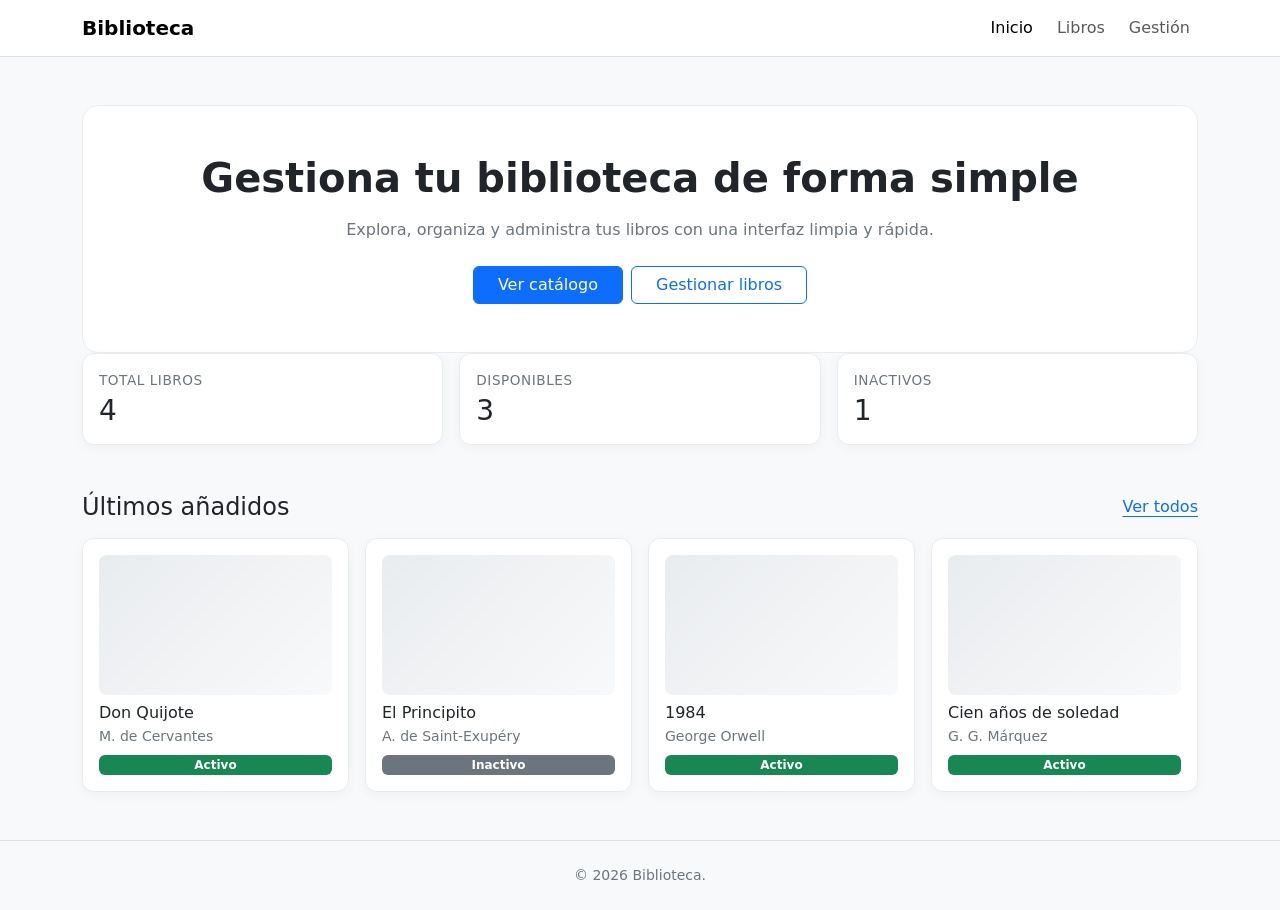
==== index.html @ 361aa95b "Crear frontend minimalista de biblioteca con 3 vistas y paginación" ====
<!doctype html>
<html lang="es">
<head>
  <meta charset="UTF-8" />
  <meta name="viewport" content="width=device-width, initial-scale=1" />
  <title>Biblioteca | Inicio</title>
  <link href="https://cdn.jsdelivr.net/npm/bootstrap@5.3.3/dist/css/bootstrap.min.css" rel="stylesheet">
  <link rel="stylesheet" href="assets/css/styles.css">
</head>
<body>
  <nav class="navbar navbar-expand-lg bg-white border-bottom sticky-top">
    <div class="container">
      <a class="navbar-brand fw-semibold" href="index.html">Biblioteca</a>
      <button class="navbar-toggler" type="button" data-bs-toggle="collapse" data-bs-target="#mainNav">
        <span class="navbar-toggler-icon"></span>
      </button>
      <div class="collapse navbar-collapse" id="mainNav">
        <ul class="navbar-nav ms-auto gap-lg-2">
          <li class="nav-item"><a class="nav-link active" href="index.html">Inicio</a></li>
          <li class="nav-item"><a class="nav-link" href="books.html">Libros</a></li>
          <li class="nav-item"><a class="nav-link" href="manage.html">Gestión</a></li>
        </ul>
      </div>
    </div>
  </nav>

  <main class="container py-5">
    <section class="hero-section text-center py-5">
      <h1 class="display-6 fw-bold mb-3">Gestiona tu biblioteca de forma simple</h1>
      <p class="text-secondary mb-4">Explora, organiza y administra tus libros con una interfaz limpia y rápida.</p>
      <div class="d-flex justify-content-center gap-2 flex-wrap">
        <a class="btn btn-primary px-4" href="books.html">Ver catálogo</a>
        <a class="btn btn-outline-primary px-4" href="manage.html">Gestionar libros</a>
      </div>
    </section>

    <section class="row g-3 mb-5">
      <div class="col-md-4"><div class="card card-clean p-3"><p class="muted-label mb-1">Total libros</p><h3 id="kpi-total" class="mb-0">0</h3></div></div>
      <div class="col-md-4"><div class="card card-clean p-3"><p class="muted-label mb-1">Disponibles</p><h3 id="kpi-available" class="mb-0">0</h3></div></div>
      <div class="col-md-4"><div class="card card-clean p-3"><p class="muted-label mb-1">Inactivos</p><h3 id="kpi-inactive" class="mb-0">0</h3></div></div>
    </section>

    <section>
      <div class="d-flex justify-content-between align-items-center mb-3">
        <h2 class="h4 mb-0">Últimos añadidos</h2>
        <a href="books.html" class="link-offset-2">Ver todos</a>
      </div>
      <div id="latest-books-grid" class="row g-3"></div>
    </section>
  </main>

  <footer class="border-top py-4 text-center text-secondary small">
    © <span id="footer-year"></span> Biblioteca.
  </footer>

  <script src="https://cdn.jsdelivr.net/npm/bootstrap@5.3.3/dist/js/bootstrap.bundle.min.js"></script>
  <script src="assets/js/mock-data.js"></script>
  <script src="assets/js/app.js"></script>
</body>
</html>
---- assets/css/styles.css ----
body { background: #f8f9fa; color: #212529; }
.card-clean { background: #fff; border: 1px solid #e9ecef; border-radius: 12px; box-shadow: 0 3px 12px rgba(0,0,0,.04); }
.muted-label { color: #6c757d; font-size: .85rem; text-transform: uppercase; letter-spacing: .04em; }
.hero-section { background: #fff; border-radius: 16px; border: 1px solid #e9ecef; }
.book-cover { height: 140px; border-radius: 8px; background: linear-gradient(135deg,#e9ecef,#f8f9fa); }
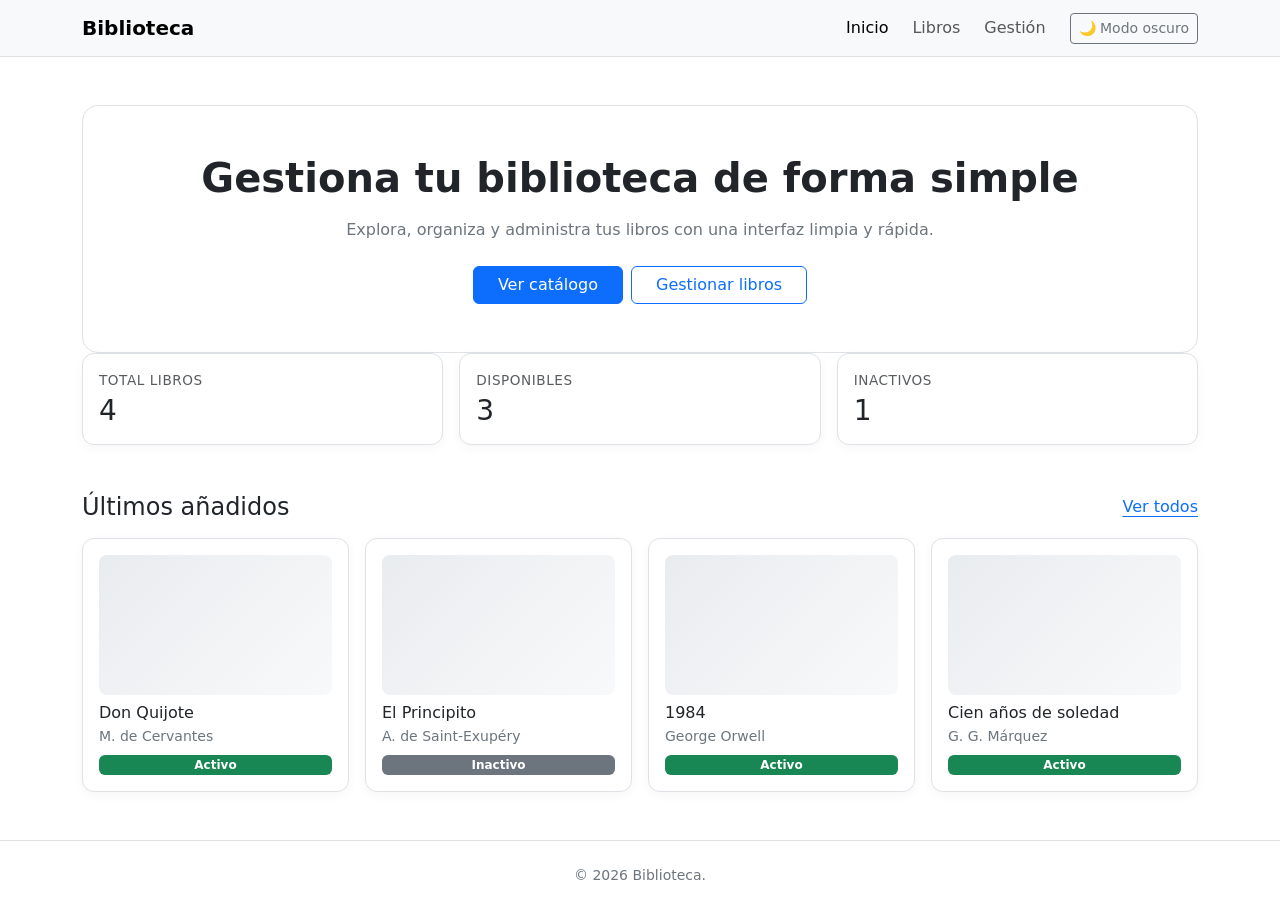
==== commit 462446d7: "Agregar selector de tema claro/oscuro en todas las páginas" ====
--- a/index.html
+++ b/index.html
@@ -1,5 +1,5 @@
 <!doctype html>
-<html lang="es">
+<html lang="es" data-bs-theme="light">
 <head>
   <meta charset="UTF-8" />
   <meta name="viewport" content="width=device-width, initial-scale=1" />
@@ -8,7 +8,7 @@
   <link rel="stylesheet" href="assets/css/styles.css">
 </head>
 <body>
-  <nav class="navbar navbar-expand-lg bg-white border-bottom sticky-top">
+  <nav class="navbar navbar-expand-lg bg-body-tertiary border-bottom sticky-top">
     <div class="container">
       <a class="navbar-brand fw-semibold" href="index.html">Biblioteca</a>
       <button class="navbar-toggler" type="button" data-bs-toggle="collapse" data-bs-target="#mainNav">
@@ -20,6 +20,7 @@
           <li class="nav-item"><a class="nav-link" href="books.html">Libros</a></li>
           <li class="nav-item"><a class="nav-link" href="manage.html">Gestión</a></li>
         </ul>
+        <button id="theme-toggle" class="btn btn-outline-secondary btn-sm ms-lg-3 mt-2 mt-lg-0" type="button" aria-label="Cambiar tema">🌙 Modo oscuro</button>
       </div>
     </div>
   </nav>
--- a/assets/css/styles.css
+++ b/assets/css/styles.css
@@ -1,5 +1,5 @@
-body { background: #f8f9fa; color: #212529; }
-.card-clean { background: #fff; border: 1px solid #e9ecef; border-radius: 12px; box-shadow: 0 3px 12px rgba(0,0,0,.04); }
-.muted-label { color: #6c757d; font-size: .85rem; text-transform: uppercase; letter-spacing: .04em; }
-.hero-section { background: #fff; border-radius: 16px; border: 1px solid #e9ecef; }
-.book-cover { height: 140px; border-radius: 8px; background: linear-gradient(135deg,#e9ecef,#f8f9fa); }
+body { background: var(--bs-body-bg); color: var(--bs-body-color); }
+.card-clean { background: var(--bs-body-bg); border: 1px solid var(--bs-border-color); border-radius: 12px; box-shadow: 0 3px 12px rgba(0,0,0,.04); }
+.muted-label { color: var(--bs-secondary-color); font-size: .85rem; text-transform: uppercase; letter-spacing: .04em; }
+.hero-section { background: var(--bs-body-bg); border-radius: 16px; border: 1px solid var(--bs-border-color); }
+.book-cover { height: 140px; border-radius: 8px; background: linear-gradient(135deg,var(--bs-secondary-bg),var(--bs-tertiary-bg)); }
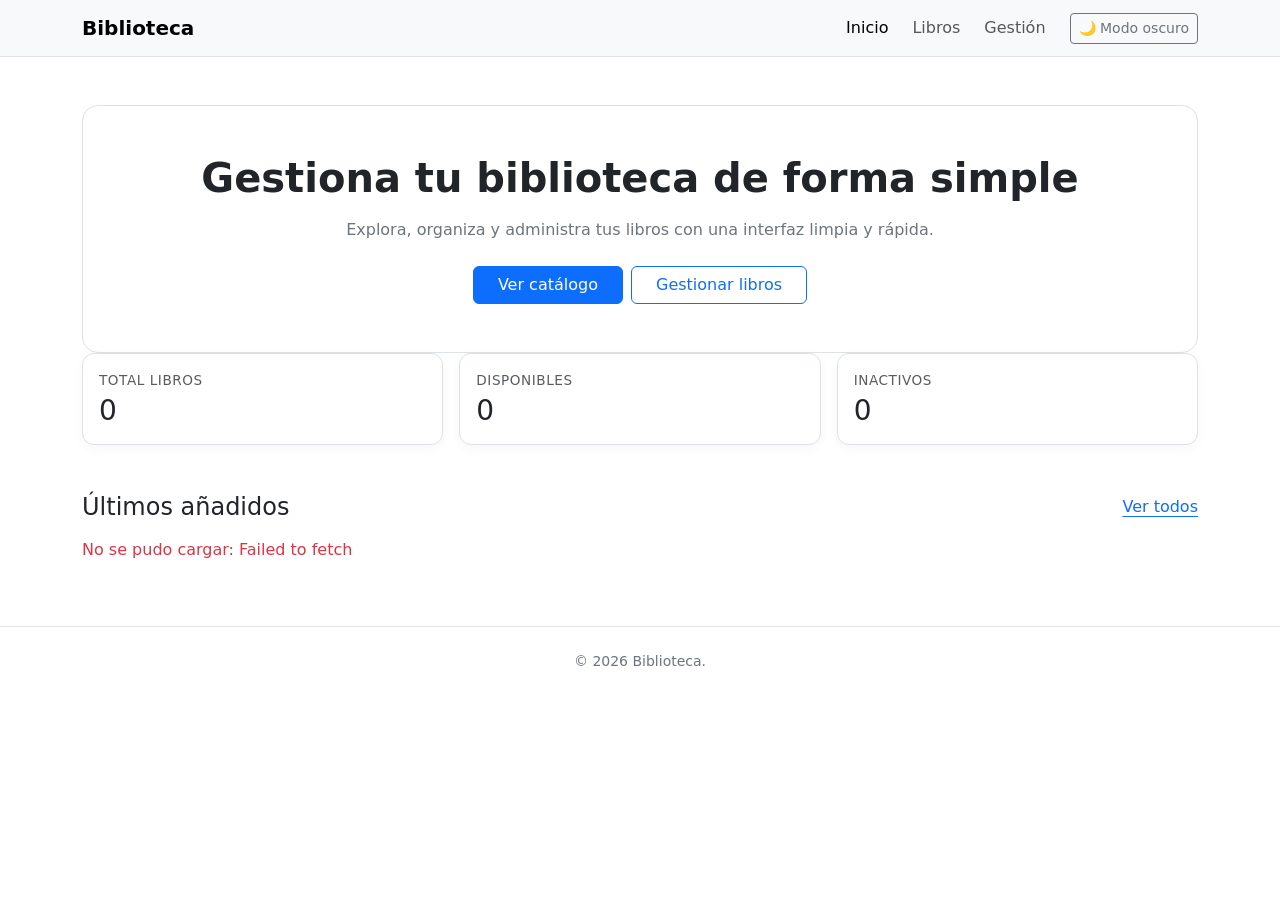
==== commit 6413b16d: "feat: integrar frontend con API real de biblioteca y eliminar mocks" ====
--- a/index.html
+++ b/index.html
@@ -3,7 +3,14 @@
 <head>
   <meta charset="UTF-8" />
   <meta name="viewport" content="width=device-width, initial-scale=1" />
-  <title>Biblioteca | Inicio</title>
+    <script>
+    (() => {
+      const savedTheme = localStorage.getItem('theme');
+      const prefersDark = window.matchMedia('(prefers-color-scheme: dark)').matches;
+      document.documentElement.setAttribute('data-bs-theme', savedTheme || (prefersDark ? 'dark' : 'light'));
+    })();
+  </script>
+<title>Biblioteca | Inicio</title>
   <link href="https://cdn.jsdelivr.net/npm/bootstrap@5.3.3/dist/css/bootstrap.min.css" rel="stylesheet">
   <link rel="stylesheet" href="assets/css/styles.css">
 </head>
@@ -55,7 +62,8 @@
   </footer>
 
   <script src="https://cdn.jsdelivr.net/npm/bootstrap@5.3.3/dist/js/bootstrap.bundle.min.js"></script>
-  <script src="assets/js/mock-data.js"></script>
+  
+  <script src="assets/js/api.js"></script>
   <script src="assets/js/app.js"></script>
 </body>
 </html>
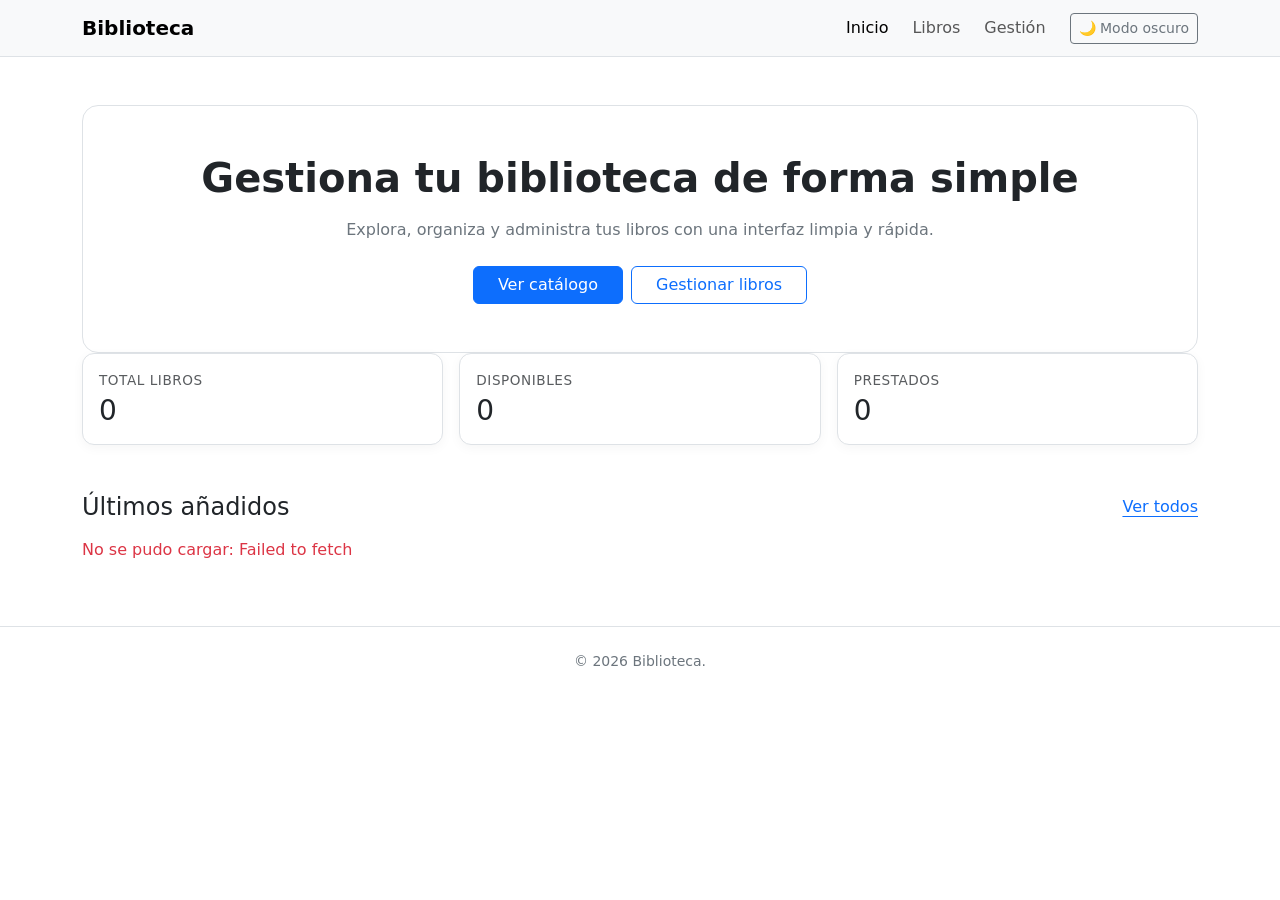
==== commit 56ab4669: "Fix UI labels and edit mode Agent-Logs-Url: https://github.com/aguayo-0107/Ej-Codex/sessions/fca099d" ====
--- a/index.html
+++ b/index.html
@@ -45,7 +45,7 @@
     <section class="row g-3 mb-5">
       <div class="col-md-4"><div class="card card-clean p-3"><p class="muted-label mb-1">Total libros</p><h3 id="kpi-total" class="mb-0">0</h3></div></div>
       <div class="col-md-4"><div class="card card-clean p-3"><p class="muted-label mb-1">Disponibles</p><h3 id="kpi-available" class="mb-0">0</h3></div></div>
-      <div class="col-md-4"><div class="card card-clean p-3"><p class="muted-label mb-1">Inactivos</p><h3 id="kpi-inactive" class="mb-0">0</h3></div></div>
+      <div class="col-md-4"><div class="card card-clean p-3"><p class="muted-label mb-1">Prestados</p><h3 id="kpi-inactive" class="mb-0">0</h3></div></div>
     </section>
 
     <section>
